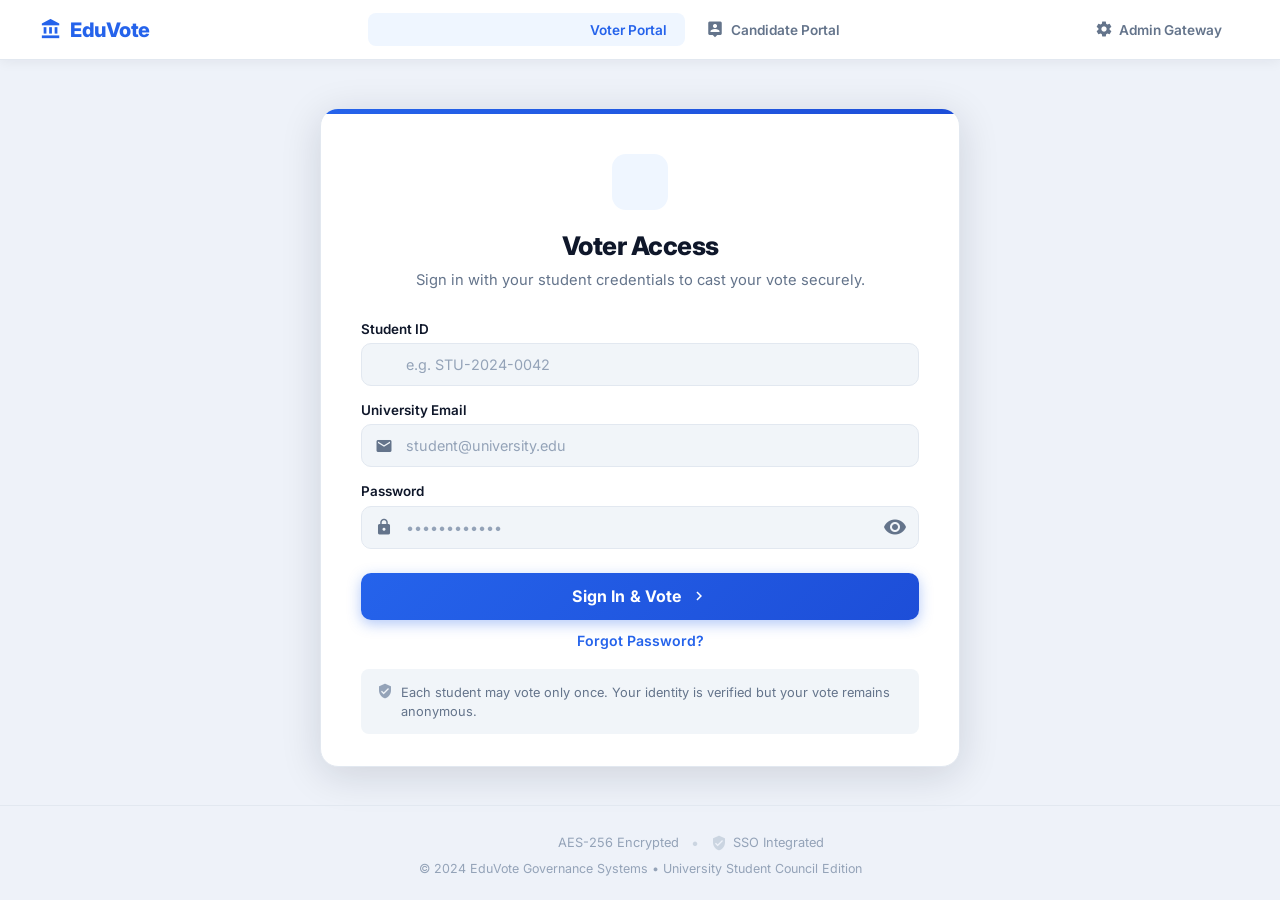
==== Election/index.html @ 16e583f2 "Basic setup for the project" ====
<!DOCTYPE html>
<html lang="en">
<head>
  <meta charset="UTF-8" />
  <meta name="viewport" content="width=device-width, initial-scale=1.0"/>
  <title>EduVote – University Student Council Edition</title>
  <meta name="description" content="EduVote: A secure institutional voting platform for university student council elections."/>
  <link rel="preconnect" href="https://fonts.googleapis.com"/>
  <link href="https://fonts.googleapis.com/css2?family=Inter:wght@400;500;600;700;800&display=swap" rel="stylesheet"/>
  <link rel="stylesheet" href="https://fonts.googleapis.com/icon?family=Material+Icons"/>
  <link rel="stylesheet" href="style.css"/>
</head>
<body>

  <!-- ═══ NAVBAR ═══ -->
  <nav class="navbar">
    <div class="nav-brand">
      <span class="material-icons brand-icon">account_balance</span>
      <span class="brand-name">EduVote</span>
    </div>
    <div class="nav-tabs">
      <button class="nav-tab active" data-tab="voter" onclick="switchTab('voter')">
        <span class="material-icons tab-icon">how_to_vote</span>
        Voter Portal
      </button>
      <button class="nav-tab" data-tab="candidate" onclick="switchTab('candidate')">
        <span class="material-icons tab-icon">person_pin</span>
        Candidate Portal
      </button>
      <button class="nav-tab" data-tab="admin" onclick="switchTab('admin')">
        <span class="material-icons tab-icon">admin_panel_settings</span>
        Admin Gateway
      </button>
    </div>
  </nav>

  <!-- ═══ MAIN CONTENT ═══ -->
  <main class="main-content">

    <!-- ════════════ VOTER TAB ════════════ -->
    <section id="tab-voter" class="tab-panel active">
      <div class="card">
        <div class="card-top-bar voter-bar"></div>
        <div class="card-body">
          <div class="card-icon-wrap voter-icon-wrap">
            <span class="material-icons card-icon">how_to_vote</span>
          </div>
          <h1 class="card-title">Voter Access</h1>
          <p class="card-subtitle">Sign in with your student credentials to cast your vote securely.</p>

          <form id="voter-form" class="auth-form" onsubmit="handleVoterLogin(event)">
            <div class="form-group">
              <label for="voter-id">Student ID</label>
              <div class="input-wrap">
                <span class="material-icons input-icon">badge</span>
                <input id="voter-id" type="text" placeholder="e.g. STU-2024-0042" autocomplete="off"/>
              </div>
            </div>
            <div class="form-group">
              <label for="voter-email">University Email</label>
              <div class="input-wrap">
                <span class="material-icons input-icon">email</span>
                <input id="voter-email" type="email" placeholder="student@university.edu"/>
              </div>
            </div>
            <div class="form-group">
              <label for="voter-pass">Password</label>
              <div class="input-wrap">
                <span class="material-icons input-icon">lock</span>
                <input id="voter-pass" type="password" placeholder="••••••••••••"/>
                <button type="button" class="toggle-pass" onclick="togglePassword('voter-pass', this)">
                  <span class="material-icons">visibility</span>
                </button>
              </div>
            </div>
            <div id="voter-error" class="error-msg hidden">
              <span class="material-icons">error_outline</span> Invalid credentials. Please try again.
            </div>
            <button type="submit" class="btn-primary voter-btn">
              Sign In &amp; Vote <span class="material-icons btn-icon">chevron_right</span>
            </button>
          </form>

          <a href="#" class="forgot-link" onclick="showToast('Password reset link sent to your university email.')">Forgot Password?</a>

          <div class="card-footer-note">
            <span class="material-icons note-icon">verified_user</span>
            Each student may vote only once. Your identity is verified but your vote remains anonymous.
          </div>
        </div>
      </div>
    </section>

    <!-- ════════════ CANDIDATE TAB ════════════ -->
    <section id="tab-candidate" class="tab-panel">
      <div class="card">
        <div class="card-top-bar candidate-bar"></div>
        <div class="card-body">
          <div class="card-icon-wrap candidate-icon-wrap">
            <span class="material-icons card-icon">person_pin</span>
          </div>
          <h1 class="card-title">Candidate Portal</h1>
          <p class="card-subtitle">Register your candidacy or access your campaign dashboard.</p>

          <div class="toggle-group">
            <button class="toggle-btn active" id="cand-login-btn" onclick="switchCandidateView('login')">Login</button>
            <button class="toggle-btn" id="cand-register-btn" onclick="switchCandidateView('register')">Register</button>
          </div>

          <!-- LOGIN FORM -->
          <form id="candidate-login-form" class="auth-form" onsubmit="handleCandidateLogin(event)">
            <div class="form-group">
              <label for="cand-email">Registered Email</label>
              <div class="input-wrap">
                <span class="material-icons input-icon">email</span>
                <input id="cand-email" type="email" placeholder="candidate@university.edu"/>
              </div>
            </div>
            <div class="form-group">
              <label for="cand-pass">Password</label>
              <div class="input-wrap">
                <span class="material-icons input-icon">lock</span>
                <input id="cand-pass" type="password" placeholder="••••••••••••"/>
                <button type="button" class="toggle-pass" onclick="togglePassword('cand-pass', this)">
                  <span class="material-icons">visibility</span>
                </button>
              </div>
            </div>
            <div id="cand-error" class="error-msg hidden">
              <span class="material-icons">error_outline</span> Invalid credentials. Please try again.
            </div>
            <button type="submit" class="btn-primary candidate-btn">
              Access Dashboard <span class="material-icons btn-icon">chevron_right</span>
            </button>
          </form>

          <!-- REGISTER FORM -->
          <form id="candidate-register-form" class="auth-form hidden" onsubmit="handleCandidateRegister(event)">
            <div class="form-group">
              <label for="cand-reg-name">Full Name</label>
              <div class="input-wrap">
                <span class="material-icons input-icon">person</span>
                <input id="cand-reg-name" type="text" placeholder="Your full name"/>
              </div>
            </div>
            <div class="form-group">
              <label for="cand-reg-id">Student ID</label>
              <div class="input-wrap">
                <span class="material-icons input-icon">badge</span>
                <input id="cand-reg-id" type="text" placeholder="STU-2024-XXXX"/>
              </div>
            </div>
            <div class="form-group">
              <label for="cand-reg-email">University Email</label>
              <div class="input-wrap">
                <span class="material-icons input-icon">email</span>
                <input id="cand-reg-email" type="email" placeholder="candidate@university.edu"/>
              </div>
            </div>
            <div class="form-group">
              <label for="cand-position">Running For</label>
              <div class="input-wrap">
                <span class="material-icons input-icon">workspace_premium</span>
                <select id="cand-position">
                  <option value="">Select a position…</option>
                  <option>Student Council President</option>
                  <option>Vice President</option>
                  <option>Secretary General</option>
                  <option>Treasurer</option>
                  <option>PRO</option>
                </select>
              </div>
            </div>
            <div class="form-group">
              <label for="cand-reg-pass">Create Password</label>
              <div class="input-wrap">
                <span class="material-icons input-icon">lock</span>
                <input id="cand-reg-pass" type="password" placeholder="Min. 8 characters"/>
              </div>
            </div>
            <div id="cand-reg-error" class="error-msg hidden">
              <span class="material-icons">error_outline</span> Please fill in all fields.
            </div>
            <button type="submit" class="btn-primary candidate-btn">
              Submit Application <span class="material-icons btn-icon">send</span>
            </button>
          </form>

          <div class="card-footer-note">
            <span class="material-icons note-icon">info</span>
            Candidacy applications are subject to review by the Election Committee.
          </div>
        </div>
      </div>
    </section>

    <!-- ════════════ ADMIN TAB ════════════ -->
    <section id="tab-admin" class="tab-panel">
      <div class="card">
        <div class="card-top-bar admin-bar"></div>
        <div class="card-body">
          <div class="card-icon-wrap admin-icon-wrap">
            <span class="material-icons card-icon">admin_panel_settings</span>
          </div>
          <h1 class="card-title">Institutional Access</h1>
          <p class="card-subtitle">Please authenticate with your administrative credentials to manage current elections.</p>

          <form id="admin-form" class="auth-form" onsubmit="handleAdminLogin(event)">
            <div class="form-group">
              <label for="admin-email">Admin Email</label>
              <div class="input-wrap">
                <span class="material-icons input-icon">email</span>
                <input id="admin-email" type="email" placeholder="name@university.edu"/>
              </div>
            </div>
            <div class="form-group">
              <label for="admin-key">Security Key</label>
              <div class="input-wrap">
                <span class="material-icons input-icon">lock</span>
                <input id="admin-key" type="password" placeholder="••••••••••••"/>
                <button type="button" class="toggle-pass" onclick="togglePassword('admin-key', this)">
                  <span class="material-icons">visibility</span>
                </button>
              </div>
            </div>
            <div id="admin-error" class="error-msg hidden">
              <span class="material-icons">error_outline</span> Invalid credentials. Access denied.
            </div>
            <button type="submit" class="btn-primary admin-btn">
              Authenticate <span class="material-icons btn-icon">shield</span>
            </button>
          </form>

          <a href="#" class="forgot-link" onclick="showToast('Please contact the IT department to reset your security key.')">Forgot Security Key?</a>

          <div class="card-footer-note">
            <span class="material-icons note-icon">lock</span>
            Secure connection established. All administrative actions are logged for academic integrity.
          </div>
        </div>
      </div>
    </section>
  </main>

  <!-- ═══ SECURITY FOOTER ═══ -->
  <footer class="site-footer">
    <div class="footer-badges">
      <div class="footer-badge">
        <span class="material-icons">shield</span>
        AES-256 Encrypted
      </div>
      <div class="footer-sep">•</div>
      <div class="footer-badge">
        <span class="material-icons">verified_user</span>
        SSO Integrated
      </div>
    </div>
    <p class="copyright">© 2024 EduVote Governance Systems • University Student Council Edition</p>
  </footer>

  <!-- ═══ TOAST NOTIFICATION ═══ -->
  <div id="toast" class="toast hidden">
    <span class="material-icons">info</span>
    <span id="toast-msg"></span>
  </div>

  <script src="app.js"></script>
</body>
</html>
---- Election/style.css ----
/* ════════════════════════════════════════
   EduVote – Global Styles
   ════════════════════════════════════════ */

@import url('https://fonts.googleapis.com/css2?family=Inter:wght@400;500;600;700;800&display=swap');

*, *::before, *::after { box-sizing: border-box; margin: 0; padding: 0; }

:root {
  --voter-primary:    #2563eb;
  --voter-light:      #eff6ff;
  --voter-gradient:   linear-gradient(135deg, #2563eb, #1d4ed8);

  --candidate-primary: #7c3aed;
  --candidate-light:   #f5f3ff;
  --candidate-gradient: linear-gradient(135deg, #7c3aed, #6d28d9);

  --admin-primary:    #0f172a;
  --admin-accent:     #2563eb;
  --admin-light:      #f8fafc;
  --admin-gradient:   linear-gradient(135deg, #2563eb, #7c3aed);

  --bg:               #eef2f9;
  --surface:          #ffffff;
  --text-primary:     #0f172a;
  --text-secondary:   #64748b;
  --border:           #e2e8f0;
  --input-bg:         #f1f5f9;
  --shadow:           0 4px 24px rgba(15,23,42,.08);
  --shadow-lg:        0 8px 40px rgba(15,23,42,.14);
  --radius:           18px;
  --radius-sm:        10px;
  --transition:       .22s cubic-bezier(.4,0,.2,1);
}

html { scroll-behavior: smooth; }

body {
  font-family: 'Inter', sans-serif;
  background: var(--bg);
  color: var(--text-primary);
  min-height: 100vh;
  display: flex;
  flex-direction: column;
}

/* ══ NAVBAR ══ */
.navbar {
  background: var(--surface);
  border-bottom: 1px solid var(--border);
  display: flex;
  align-items: center;
  justify-content: space-between;
  padding: 0 2.5rem;
  height: 60px;
  position: sticky;
  top: 0;
  z-index: 100;
  box-shadow: 0 2px 12px rgba(15,23,42,.06);
}

.nav-brand {
  display: flex;
  align-items: center;
  gap: .5rem;
  font-size: 1.25rem;
  font-weight: 800;
  color: var(--voter-primary);
  letter-spacing: -.5px;
}

.brand-icon { font-size: 1.4rem !important; }

.nav-tabs {
  display: flex;
  gap: .25rem;
}

.nav-tab {
  display: flex;
  align-items: center;
  gap: .4rem;
  padding: .5rem 1.1rem;
  border: none;
  border-radius: 8px;
  background: transparent;
  color: var(--text-secondary);
  font-size: .85rem;
  font-weight: 600;
  font-family: 'Inter', sans-serif;
  cursor: pointer;
  transition: all var(--transition);
}

.nav-tab .tab-icon { font-size: 1.1rem !important; }

.nav-tab:hover {
  background: var(--input-bg);
  color: var(--text-primary);
}

.nav-tab.active[data-tab="voter"]     { background: var(--voter-light);     color: var(--voter-primary); }
.nav-tab.active[data-tab="candidate"] { background: var(--candidate-light);  color: var(--candidate-primary); }
.nav-tab.active[data-tab="admin"]     { background: #f1f5f9;                 color: var(--admin-primary); }

/* ══ MAIN ══ */
.main-content {
  flex: 1;
  display: flex;
  align-items: flex-start;
  justify-content: center;
  padding: 3rem 1.5rem 2rem;
}

.tab-panel { display: none; width: 100%; max-width: 640px; }
.tab-panel.active { display: block; animation: fadeUp .3s ease; }

@keyframes fadeUp {
  from { opacity: 0; transform: translateY(16px); }
  to   { opacity: 1; transform: translateY(0); }
}

/* ══ CARD ══ */
.card {
  background: var(--surface);
  border-radius: var(--radius);
  box-shadow: var(--shadow-lg);
  overflow: hidden;
  border: 1px solid var(--border);
}

.card-top-bar { height: 5px; }
.voter-bar     { background: var(--voter-gradient); }
.candidate-bar { background: var(--candidate-gradient); }
.admin-bar     { background: var(--admin-gradient); }

.card-body { padding: 2.5rem 2.5rem 2rem; }

.card-icon-wrap {
  width: 56px;
  height: 56px;
  border-radius: 14px;
  display: flex;
  align-items: center;
  justify-content: center;
  margin: 0 auto 1.25rem;
}

.voter-icon-wrap     { background: var(--voter-light); }
.candidate-icon-wrap { background: var(--candidate-light); }
.admin-icon-wrap     { background: #f1f5f9; }

.card-icon { font-size: 1.75rem !important; }
.voter-icon-wrap .card-icon     { color: var(--voter-primary); }
.candidate-icon-wrap .card-icon { color: var(--candidate-primary); }
.admin-icon-wrap .card-icon     { color: var(--admin-primary); }

.card-title {
  text-align: center;
  font-size: 1.6rem;
  font-weight: 800;
  color: var(--text-primary);
  margin-bottom: .5rem;
  letter-spacing: -.5px;
}

.card-subtitle {
  text-align: center;
  color: var(--text-secondary);
  font-size: .92rem;
  line-height: 1.6;
  margin-bottom: 1.75rem;
}

/* ══ TOGGLE GROUP (Login / Register) ══ */
.toggle-group {
  display: flex;
  background: var(--input-bg);
  border-radius: 10px;
  padding: 4px;
  margin-bottom: 1.5rem;
}

.toggle-btn {
  flex: 1;
  padding: .5rem;
  border: none;
  border-radius: 7px;
  background: transparent;
  font-size: .9rem;
  font-weight: 600;
  font-family: 'Inter', sans-serif;
  cursor: pointer;
  color: var(--text-secondary);
  transition: all var(--transition);
}

.toggle-btn.active {
  background: var(--surface);
  color: var(--candidate-primary);
  box-shadow: 0 2px 8px rgba(0,0,0,.08);
}

/* ══ FORMS ══ */
.auth-form { display: flex; flex-direction: column; gap: 1rem; }

.form-group { display: flex; flex-direction: column; gap: .4rem; }

.form-group label {
  font-size: .84rem;
  font-weight: 600;
  color: var(--text-primary);
}

.input-wrap {
  position: relative;
  display: flex;
  align-items: center;
}

.input-icon {
  position: absolute;
  left: 14px;
  color: var(--text-secondary);
  font-size: 1.15rem !important;
  pointer-events: none;
}

.input-wrap input,
.input-wrap select {
  width: 100%;
  padding: .75rem .85rem .75rem 2.75rem;
  border: 1.5px solid var(--border);
  border-radius: var(--radius-sm);
  background: var(--input-bg);
  font-size: .9rem;
  font-family: 'Inter', sans-serif;
  color: var(--text-primary);
  outline: none;
  transition: border-color var(--transition), box-shadow var(--transition);
  appearance: none;
}

.input-wrap input:focus,
.input-wrap select:focus {
  border-color: var(--voter-primary);
  box-shadow: 0 0 0 3px rgba(37,99,235,.12);
  background: #fff;
}

.input-wrap input::placeholder { color: #94a3b8; }

.toggle-pass {
  position: absolute;
  right: 12px;
  background: none;
  border: none;
  cursor: pointer;
  color: var(--text-secondary);
  display: flex;
  padding: 0;
  transition: color var(--transition);
}
.toggle-pass:hover { color: var(--voter-primary); }

/* ══ ERROR ══ */
.error-msg {
  display: flex;
  align-items: center;
  gap: .4rem;
  font-size: .83rem;
  color: #dc2626;
  background: #fef2f2;
  border: 1px solid #fecaca;
  border-radius: 8px;
  padding: .6rem .85rem;
}
.error-msg .material-icons { font-size: 1rem !important; }

/* ══ BUTTONS ══ */
.btn-primary {
  display: flex;
  align-items: center;
  justify-content: center;
  gap: .5rem;
  width: 100%;
  padding: .85rem 1.5rem;
  border: none;
  border-radius: var(--radius-sm);
  font-size: 1rem;
  font-weight: 700;
  font-family: 'Inter', sans-serif;
  color: #fff;
  cursor: pointer;
  margin-top: .5rem;
  transition: all var(--transition);
  letter-spacing: .01em;
}

.voter-btn     { background: var(--voter-gradient); box-shadow: 0 4px 14px rgba(37,99,235,.35); }
.candidate-btn { background: var(--candidate-gradient); box-shadow: 0 4px 14px rgba(124,58,237,.35); }
.admin-btn     { background: var(--admin-gradient); box-shadow: 0 4px 14px rgba(37,99,235,.35); }

.voter-btn:hover     { transform: translateY(-1px); box-shadow: 0 6px 20px rgba(37,99,235,.45); }
.candidate-btn:hover { transform: translateY(-1px); box-shadow: 0 6px 20px rgba(124,58,237,.45); }
.admin-btn:hover     { transform: translateY(-1px); box-shadow: 0 6px 20px rgba(37,99,235,.45); }

.btn-primary:disabled { opacity: .5; cursor: not-allowed; transform: none !important; }
.btn-icon { font-size: 1.1rem !important; }

.btn-outline {
  display: flex;
  align-items: center;
  gap: .4rem;
  padding: .5rem 1rem;
  border: 1.5px solid var(--border);
  border-radius: 8px;
  background: var(--surface);
  font-size: .85rem;
  font-weight: 600;
  font-family: 'Inter', sans-serif;
  cursor: pointer;
  color: var(--text-secondary);
  transition: all var(--transition);
}
.btn-outline:hover {
  border-color: var(--voter-primary);
  color: var(--voter-primary);
  background: var(--voter-light);
}

/* ══ FORGOT LINK ══ */
.forgot-link {
  display: block;
  text-align: center;
  color: var(--voter-primary);
  font-size: .88rem;
  font-weight: 600;
  margin-top: .75rem;
  text-decoration: none;
  transition: opacity var(--transition);
}
.forgot-link:hover { opacity: .75; text-decoration: underline; }

/* ══ CARD FOOTER NOTE ══ */
.card-footer-note {
  display: flex;
  align-items: flex-start;
  gap: .5rem;
  margin-top: 1.25rem;
  padding: .85rem 1rem;
  background: var(--input-bg);
  border-radius: 8px;
  font-size: .8rem;
  color: var(--text-secondary);
  line-height: 1.5;
}
.note-icon { font-size: 1rem !important; color: #94a3b8; flex-shrink: 0; }

/* ══ DASHBOARD ══ */
.dashboard { margin-top: 1.5rem; animation: fadeUp .3s ease; }

.dashboard-header {
  display: flex;
  align-items: center;
  justify-content: space-between;
  margin-bottom: 1.5rem;
  flex-wrap: wrap;
  gap: 1rem;
}

.dashboard-header h2 {
  font-size: 1.4rem;
  font-weight: 800;
  color: var(--text-primary);
}

.dashboard-sub { color: var(--text-secondary); font-size: .88rem; margin-top: .2rem; }

/* ══ STATS GRID ══ */
.stats-grid {
  display: grid;
  grid-template-columns: repeat(4, 1fr);
  gap: 1rem;
  margin-bottom: 1.75rem;
}

@media (max-width: 560px) { .stats-grid { grid-template-columns: repeat(2,1fr); } }

.stat-card {
  background: var(--surface);
  border-radius: var(--radius-sm);
  padding: 1.25rem 1rem;
  display: flex;
  flex-direction: column;
  align-items: center;
  gap: .4rem;
  border: 1.5px solid var(--border);
  box-shadow: var(--shadow);
  text-align: center;
  transition: transform var(--transition), box-shadow var(--transition);
}
.stat-card:hover { transform: translateY(-2px); box-shadow: var(--shadow-lg); }

.stat-icon { font-size: 1.5rem !important; }
.admin-stat .stat-icon     { color: var(--admin-accent); }
.candidate-stat .stat-icon { color: var(--candidate-primary); }

.stat-value { font-size: 1.6rem; font-weight: 800; color: var(--text-primary); }
.stat-label { font-size: .75rem; color: var(--text-secondary); font-weight: 500; }

/* ══ ELECTION INFO BAR ══ */
.election-info-bar {
  display: flex;
  flex-wrap: wrap;
  gap: .75rem;
  margin-bottom: 1.5rem;
}

.info-chip {
  display: flex;
  align-items: center;
  gap: .4rem;
  background: var(--surface);
  border: 1.5px solid var(--border);
  border-radius: 8px;
  padding: .5rem .85rem;
  font-size: .82rem;
  color: var(--text-secondary);
  box-shadow: var(--shadow);
}
.info-chip .material-icons { font-size: 1rem !important; color: var(--voter-primary); }

/* ══ SECTION HEADING ══ */
.section-heading {
  font-size: 1rem;
  font-weight: 700;
  color: var(--text-primary);
  margin-bottom: 1rem;
  border-left: 3px solid var(--voter-primary);
  padding-left: .65rem;
}

/* ══ CANDIDATES GRID ══ */
.candidates-grid {
  display: grid;
  grid-template-columns: repeat(auto-fill, minmax(270px, 1fr));
  gap: 1rem;
  margin-bottom: 1.25rem;
}

.candidate-card {
  background: var(--surface);
  border: 2px solid var(--border);
  border-radius: var(--radius-sm);
  padding: 1.1rem;
  display: flex;
  align-items: center;
  gap: 1rem;
  cursor: pointer;
  transition: all var(--transition);
}
.candidate-card:hover  { border-color: var(--voter-primary); background: var(--voter-light); }
.candidate-card.chosen { border-color: var(--voter-primary); background: var(--voter-light); box-shadow: 0 0 0 3px rgba(37,99,235,.15); }

.cand-avatar {
  width: 48px; height: 48px;
  border-radius: 50%;
  display: flex; align-items: center; justify-content: center;
  font-size: 1.25rem;
  font-weight: 700;
  color: #fff;
  flex-shrink: 0;
}

.cand-info { flex: 1; }
.cand-info h4 { font-size: .95rem; font-weight: 700; color: var(--text-primary); }
.cand-info p  { font-size: .78rem; color: var(--text-secondary); margin-top: .1rem; }

.cand-radio {
  width: 20px; height: 20px;
  border-radius: 50%;
  border: 2px solid var(--border);
  display: flex; align-items: center; justify-content: center;
  flex-shrink: 0;
  transition: all var(--transition);
}
.candidate-card.chosen .cand-radio {
  border-color: var(--voter-primary);
  background: var(--voter-primary);
}
.candidate-card.chosen .cand-radio::after {
  content: '';
  width: 8px; height: 8px;
  border-radius: 50%;
  background: #fff;
}

/* ══ VOTE CONFIRM ══ */
.vote-confirm {
  display: flex;
  align-items: center;
  gap: 1rem;
  background: #f0fdf4;
  border: 1.5px solid #86efac;
  border-radius: 10px;
  padding: 1rem 1.25rem;
  margin-bottom: 1rem;
  color: #15803d;
}
.vote-confirm .material-icons { font-size: 1.75rem !important; flex-shrink: 0; }

.submit-vote-btn { max-width: 280px; }

/* ══ RESULTS TABLE ══ */
.results-table {
  background: var(--surface);
  border: 1.5px solid var(--border);
  border-radius: var(--radius-sm);
  overflow: hidden;
  box-shadow: var(--shadow);
}

.results-header {
  display: grid;
  grid-template-columns: 2fr 1.5fr 1fr 2fr 1fr;
  padding: .7rem 1.25rem;
  background: var(--input-bg);
  font-size: .78rem;
  font-weight: 700;
  color: var(--text-secondary);
  text-transform: uppercase;
  letter-spacing: .04em;
  border-bottom: 1.5px solid var(--border);
}

.results-row {
  display: grid;
  grid-template-columns: 2fr 1.5fr 1fr 2fr 1fr;
  align-items: center;
  padding: .85rem 1.25rem;
  font-size: .88rem;
  border-bottom: 1px solid var(--border);
  transition: background var(--transition);
}
.results-row:last-child { border-bottom: none; }
.results-row:hover { background: var(--input-bg); }
.results-row.leading { background: rgba(37,99,235,.04); }

.cand-cell {
  display: flex;
  align-items: center;
  gap: .6rem;
  font-weight: 600;
}

.mini-avatar {
  width: 28px; height: 28px;
  border-radius: 50%;
  display: flex; align-items: center; justify-content: center;
  font-size: .75rem;
  font-weight: 700;
  color: #fff;
  flex-shrink: 0;
}

.progress-bar {
  width: 100%;
  height: 6px;
  background: var(--input-bg);
  border-radius: 3px;
  overflow: hidden;
  margin-bottom: 2px;
}
.progress-fill { height: 100%; border-radius: 3px; }
.voter-fill     { background: var(--voter-primary); }
.candidate-fill { background: var(--candidate-primary); }

/* ══ BADGES ══ */
.badge {
  display: inline-block;
  padding: .25rem .6rem;
  border-radius: 6px;
  font-size: .74rem;
  font-weight: 700;
  text-transform: uppercase;
  letter-spacing: .04em;
}
.badge-leading { background: #dbeafe; color: var(--voter-primary); }
.badge-active  { background: #dcfce7; color: #16a34a; }
.badge-pending { background: #fef9c3; color: #b45309; }

/* ══ CAMPAIGN PROFILE ══ */
.campaign-profile-card {
  display: flex;
  align-items: center;
  gap: 1.25rem;
  background: var(--surface);
  border: 1.5px solid var(--border);
  border-radius: var(--radius-sm);
  padding: 1.25rem 1.5rem;
  box-shadow: var(--shadow);
  flex-wrap: wrap;
}

.profile-avatar {
  width: 56px; height: 56px;
  border-radius: 50%;
  display: flex; align-items: center; justify-content: center;
  flex-shrink: 0;
}
.candidate-avatar { background: var(--candidate-light); }
.candidate-avatar .material-icons { font-size: 1.75rem !important; color: var(--candidate-primary); }

.profile-info { flex: 1; }
.profile-info h4 { font-size: 1.05rem; font-weight: 700; color: var(--text-primary); margin-bottom: .3rem; }

.position-badge {
  display: flex;
  align-items: center;
  gap: .3rem;
  font-size: .82rem;
  color: var(--candidate-primary);
  font-weight: 600;
  margin-bottom: .3rem;
}
.position-badge .material-icons { font-size: 1rem !important; }

.profile-status { display: flex; align-items: center; gap: .3rem; font-size: .8rem; font-weight: 600; }
.profile-status.approved { color: #16a34a; }
.profile-status .material-icons { font-size: 1rem !important; }

.edit-btn { margin-left: auto; }

/* ══ CONTROL BUTTONS ══ */
.control-buttons {
  display: flex;
  flex-wrap: wrap;
  gap: .75rem;
  margin-top: .25rem;
}

.btn-control {
  display: flex;
  align-items: center;
  gap: .45rem;
  padding: .65rem 1.15rem;
  border: none;
  border-radius: 8px;
  font-size: .88rem;
  font-weight: 700;
  font-family: 'Inter', sans-serif;
  cursor: pointer;
  transition: all var(--transition);
}
.btn-pause    { background: #fef3c7; color: #b45309; }
.btn-announce { background: #dbeafe; color: var(--voter-primary); }
.btn-export   { background: #dcfce7; color: #16a34a; }
.btn-reset    { background: #fee2e2; color: #dc2626; }

.btn-pause:hover    { background: #fde68a; }
.btn-announce:hover { background: #bfdbfe; }
.btn-export:hover   { background: #bbf7d0; }
.btn-reset:hover    { background: #fecaca; }

.btn-control .material-icons { font-size: 1.1rem !important; }

/* ══ FOOTER ══ */
.site-footer {
  text-align: center;
  padding: 1.75rem 1rem 1.5rem;
  border-top: 1px solid var(--border);
  margin-top: auto;
}

.footer-badges {
  display: flex;
  align-items: center;
  justify-content: center;
  gap: .75rem;
  margin-bottom: .6rem;
  flex-wrap: wrap;
}

.footer-badge {
  display: flex;
  align-items: center;
  gap: .35rem;
  font-size: .8rem;
  color: #94a3b8;
}
.footer-badge .material-icons { font-size: 1rem !important; color: #cbd5e1; }
.footer-sep { color: #cbd5e1; font-size: .9rem; }

.copyright { font-size: .78rem; color: #94a3b8; margin-top: .25rem; }

/* ══ TOAST ══ */
.toast {
  position: fixed;
  bottom: 1.75rem;
  left: 50%;
  transform: translateX(-50%);
  background: #0f172a;
  color: #fff;
  padding: .8rem 1.5rem;
  border-radius: 10px;
  font-size: .88rem;
  font-weight: 500;
  display: flex;
  align-items: center;
  gap: .6rem;
  box-shadow: 0 8px 30px rgba(0,0,0,.2);
  z-index: 999;
  animation: slideUp .25s ease;
  max-width: 90vw;
}
.toast.hidden { display: none; }
.toast .material-icons { font-size: 1.1rem !important; color: #60a5fa; }

@keyframes slideUp {
  from { opacity: 0; transform: translateX(-50%) translateY(16px); }
  to   { opacity: 1; transform: translateX(-50%) translateY(0); }
}

/* ══ UTILITY ══ */
.hidden { display: none !important; }

/* ══ RESPONSIVE ══ */
@media (max-width: 700px) {
  .navbar { padding: 0 1rem; flex-wrap: wrap; height: auto; gap: .5rem; padding-top: .5rem; padding-bottom: .5rem; }
  .nav-tabs { width: 100%; justify-content: center; gap: .1rem; }
  .nav-tab { padding: .4rem .65rem; font-size: .78rem; }
  .card-body { padding: 1.75rem 1.25rem 1.5rem; }
  .main-content { padding: 1.5rem .75rem 1rem; }
  .results-header,
  .results-row { grid-template-columns: 2fr 1fr 1fr; }
  .results-header span:nth-child(2),
  .results-row   span:nth-child(2) { display: none; }
  .results-header span:nth-child(4),
  .results-row   span:nth-child(4) { display: none; }
}
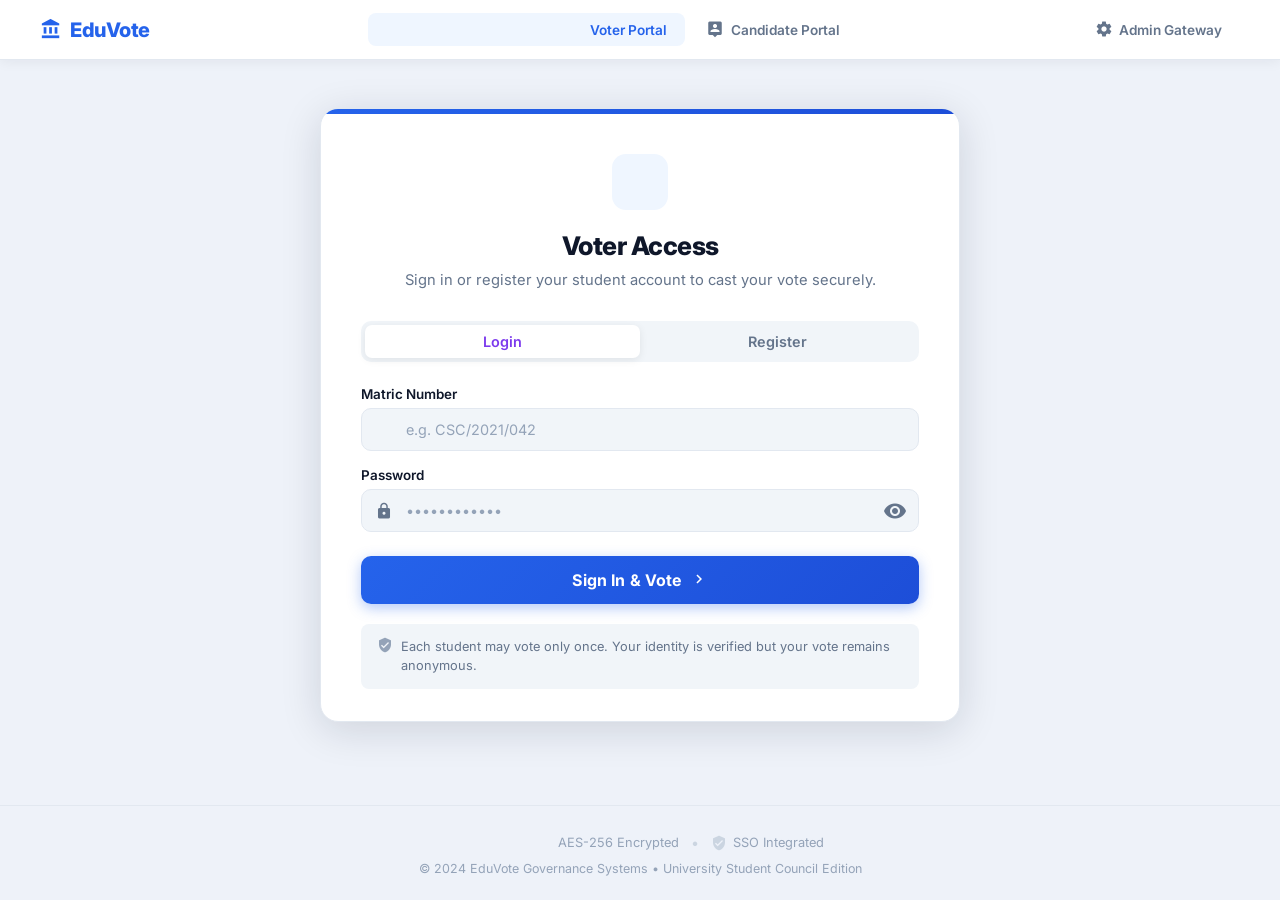
==== commit d311d33f: "voter dashboard added but not edited" ====
--- a/Election/index.html
+++ b/Election/index.html
@@ -46,28 +46,27 @@
             <span class="material-icons card-icon">how_to_vote</span>
           </div>
           <h1 class="card-title">Voter Access</h1>
-          <p class="card-subtitle">Sign in with your student credentials to cast your vote securely.</p>
-
-          <form id="voter-form" class="auth-form" onsubmit="handleVoterLogin(event)">
-            <div class="form-group">
-              <label for="voter-id">Student ID</label>
-              <div class="input-wrap">
-                <span class="material-icons input-icon">badge</span>
-                <input id="voter-id" type="text" placeholder="e.g. STU-2024-0042" autocomplete="off"/>
-              </div>
-            </div>
-            <div class="form-group">
-              <label for="voter-email">University Email</label>
-              <div class="input-wrap">
-                <span class="material-icons input-icon">email</span>
-                <input id="voter-email" type="email" placeholder="student@university.edu"/>
+          <p class="card-subtitle">Sign in or register your student account to cast your vote securely.</p>
+
+          <div class="toggle-group">
+            <button class="toggle-btn active" id="voter-login-btn" onclick="switchVoterView('login')">Login</button>
+            <button class="toggle-btn" id="voter-register-btn" onclick="switchVoterView('register')">Register</button>
+          </div>
+
+          <!-- LOGIN FORM -->
+          <form id="voter-login-form" class="auth-form" onsubmit="handleVoterLogin(event)">
+            <div class="form-group">
+              <label for="voter-matric">Matric Number</label>
+              <div class="input-wrap">
+                <span class="material-icons input-icon">badge</span>
+                <input id="voter-matric" type="text" placeholder="e.g. CSC/2021/042" required/>
               </div>
             </div>
             <div class="form-group">
               <label for="voter-pass">Password</label>
               <div class="input-wrap">
                 <span class="material-icons input-icon">lock</span>
-                <input id="voter-pass" type="password" placeholder="••••••••••••"/>
+                <input id="voter-pass" type="password" placeholder="••••••••••••" required/>
                 <button type="button" class="toggle-pass" onclick="togglePassword('voter-pass', this)">
                   <span class="material-icons">visibility</span>
                 </button>
@@ -81,7 +80,60 @@
             </button>
           </form>
 
-          <a href="#" class="forgot-link" onclick="showToast('Password reset link sent to your university email.')">Forgot Password?</a>
+          <!-- REGISTER FORM -->
+          <form id="voter-register-form" class="auth-form hidden" onsubmit="handleVoterRegister(event)">
+            <div class="form-group">
+              <label for="voter-reg-name">Full Name</label>
+              <div class="input-wrap">
+                <span class="material-icons input-icon">person</span>
+                <input id="voter-reg-name" type="text" placeholder="e.g. Jane Adaeze Obi" required/>
+              </div>
+            </div>
+            <div class="form-group">
+              <label for="voter-reg-matric">Matric Number</label>
+              <div class="input-wrap">
+                <span class="material-icons input-icon">badge</span>
+                <input id="voter-reg-matric" type="text" placeholder="e.g. CSC/2021/042" required/>
+              </div>
+            </div>
+            <div class="form-group">
+              <label for="voter-reg-year">Year / Grade</label>
+              <div class="input-wrap">
+                <span class="material-icons input-icon">school</span>
+                <select id="voter-reg-year" required>
+                  <option value="">Select your year…</option>
+                  <option value="1">Year 1 (100 Level)</option>
+                  <option value="2">Year 2 (200 Level)</option>
+                  <option value="3">Year 3 (300 Level)</option>
+                  <option value="4">Year 4 (400 Level)</option>
+                  <option value="5">Year 5 (500 Level)</option>
+                </select>
+              </div>
+            </div>
+            <div class="form-group">
+              <label for="voter-reg-email">School Email</label>
+              <div class="input-wrap">
+                <span class="material-icons input-icon">email</span>
+                <input id="voter-reg-email" type="email" placeholder="student@university.edu" required/>
+              </div>
+            </div>
+            <div class="form-group">
+              <label for="voter-reg-pass">Create Password</label>
+              <div class="input-wrap">
+                <span class="material-icons input-icon">lock</span>
+                <input id="voter-reg-pass" type="password" placeholder="Min. 8 characters" required/>
+                <button type="button" class="toggle-pass" onclick="togglePassword('voter-reg-pass', this)">
+                  <span class="material-icons">visibility</span>
+                </button>
+              </div>
+            </div>
+            <div id="voter-reg-error" class="error-msg hidden">
+              <span class="material-icons">error_outline</span> Please fill in all fields correctly.
+            </div>
+            <button type="submit" class="btn-primary voter-btn">
+              Create Account <span class="material-icons btn-icon">how_to_reg</span>
+            </button>
+          </form>
 
           <div class="card-footer-note">
             <span class="material-icons note-icon">verified_user</span>
@@ -110,17 +162,17 @@
           <!-- LOGIN FORM -->
           <form id="candidate-login-form" class="auth-form" onsubmit="handleCandidateLogin(event)">
             <div class="form-group">
-              <label for="cand-email">Registered Email</label>
-              <div class="input-wrap">
-                <span class="material-icons input-icon">email</span>
-                <input id="cand-email" type="email" placeholder="candidate@university.edu"/>
+              <label for="cand-matric">Matric Number</label>
+              <div class="input-wrap">
+                <span class="material-icons input-icon">badge</span>
+                <input id="cand-matric" type="text" placeholder="e.g. CSC/2021/042" required/>
               </div>
             </div>
             <div class="form-group">
               <label for="cand-pass">Password</label>
               <div class="input-wrap">
                 <span class="material-icons input-icon">lock</span>
-                <input id="cand-pass" type="password" placeholder="••••••••••••"/>
+                <input id="cand-pass" type="password" placeholder="••••••••••••" required/>
                 <button type="button" class="toggle-pass" onclick="togglePassword('cand-pass', this)">
                   <span class="material-icons">visibility</span>
                 </button>
@@ -140,42 +192,52 @@
               <label for="cand-reg-name">Full Name</label>
               <div class="input-wrap">
                 <span class="material-icons input-icon">person</span>
-                <input id="cand-reg-name" type="text" placeholder="Your full name"/>
-              </div>
-            </div>
-            <div class="form-group">
-              <label for="cand-reg-id">Student ID</label>
-              <div class="input-wrap">
-                <span class="material-icons input-icon">badge</span>
-                <input id="cand-reg-id" type="text" placeholder="STU-2024-XXXX"/>
-              </div>
-            </div>
-            <div class="form-group">
-              <label for="cand-reg-email">University Email</label>
-              <div class="input-wrap">
-                <span class="material-icons input-icon">email</span>
-                <input id="cand-reg-email" type="email" placeholder="candidate@university.edu"/>
-              </div>
-            </div>
-            <div class="form-group">
-              <label for="cand-position">Running For</label>
-              <div class="input-wrap">
-                <span class="material-icons input-icon">workspace_premium</span>
-                <select id="cand-position">
-                  <option value="">Select a position…</option>
-                  <option>Student Council President</option>
-                  <option>Vice President</option>
-                  <option>Secretary General</option>
-                  <option>Treasurer</option>
-                  <option>PRO</option>
+                <input id="cand-reg-name" type="text" placeholder="e.g. John Adewale Doe" required/>
+              </div>
+            </div>
+            <div class="form-group">
+              <label for="cand-reg-matric">Matric Number</label>
+              <div class="input-wrap">
+                <span class="material-icons input-icon">badge</span>
+                <input id="cand-reg-matric" type="text" placeholder="e.g. CSC/2021/042" required/>
+              </div>
+            </div>
+            <div class="form-group">
+              <label for="cand-reg-year">Year / Grade</label>
+              <div class="input-wrap">
+                <span class="material-icons input-icon">school</span>
+                <select id="cand-reg-year" required>
+                  <option value="">Select your year…</option>
+                  <option value="1">Year 1 (100 Level)</option>
+                  <option value="2">Year 2 (200 Level)</option>
+                  <option value="3">Year 3 (300 Level)</option>
+                  <option value="4">Year 4 (400 Level)</option>
+                  <option value="5">Year 5 (500 Level)</option>
                 </select>
               </div>
             </div>
             <div class="form-group">
+              <label for="cand-reg-dob">Date of Birth</label>
+              <div class="input-wrap">
+                <span class="material-icons input-icon">cake</span>
+                <input id="cand-reg-dob" type="date" required/>
+              </div>
+            </div>
+            <div class="form-group">
+              <label for="cand-reg-contact">Contact Info</label>
+              <div class="input-wrap">
+                <span class="material-icons input-icon">phone</span>
+                <input id="cand-reg-contact" type="tel" placeholder="e.g. +234 801 234 5678" required/>
+              </div>
+            </div>
+            <div class="form-group">
               <label for="cand-reg-pass">Create Password</label>
               <div class="input-wrap">
                 <span class="material-icons input-icon">lock</span>
-                <input id="cand-reg-pass" type="password" placeholder="Min. 8 characters"/>
+                <input id="cand-reg-pass" type="password" placeholder="Min. 8 characters" required/>
+                <button type="button" class="toggle-pass" onclick="togglePassword('cand-reg-pass', this)">
+                  <span class="material-icons">visibility</span>
+                </button>
               </div>
             </div>
             <div id="cand-reg-error" class="error-msg hidden">
@@ -203,22 +265,28 @@
             <span class="material-icons card-icon">admin_panel_settings</span>
           </div>
           <h1 class="card-title">Institutional Access</h1>
-          <p class="card-subtitle">Please authenticate with your administrative credentials to manage current elections.</p>
-
-          <form id="admin-form" class="auth-form" onsubmit="handleAdminLogin(event)">
-            <div class="form-group">
-              <label for="admin-email">Admin Email</label>
+          <p class="card-subtitle">Login or register your administrative account to manage elections.</p>
+
+          <div class="toggle-group">
+            <button class="toggle-btn active" id="admin-login-btn" onclick="switchAdminView('login')">Login</button>
+            <button class="toggle-btn" id="admin-register-btn" onclick="switchAdminView('register')">Register</button>
+          </div>
+
+          <!-- LOGIN FORM -->
+          <form id="admin-login-form" class="auth-form" onsubmit="handleAdminLogin(event)">
+            <div class="form-group">
+              <label for="admin-email">School Email</label>
               <div class="input-wrap">
                 <span class="material-icons input-icon">email</span>
-                <input id="admin-email" type="email" placeholder="name@university.edu"/>
-              </div>
-            </div>
-            <div class="form-group">
-              <label for="admin-key">Security Key</label>
-              <div class="input-wrap">
-                <span class="material-icons input-icon">lock</span>
-                <input id="admin-key" type="password" placeholder="••••••••••••"/>
-                <button type="button" class="toggle-pass" onclick="togglePassword('admin-key', this)">
+                <input id="admin-email" type="email" placeholder="name@university.edu" required/>
+              </div>
+            </div>
+            <div class="form-group">
+              <label for="admin-pass">Password</label>
+              <div class="input-wrap">
+                <span class="material-icons input-icon">lock</span>
+                <input id="admin-pass" type="password" placeholder="••••••••••••" required/>
+                <button type="button" class="toggle-pass" onclick="togglePassword('admin-pass', this)">
                   <span class="material-icons">visibility</span>
                 </button>
               </div>
@@ -231,7 +299,50 @@
             </button>
           </form>
 
-          <a href="#" class="forgot-link" onclick="showToast('Please contact the IT department to reset your security key.')">Forgot Security Key?</a>
+          <!-- REGISTER FORM -->
+          <form id="admin-register-form" class="auth-form hidden" onsubmit="handleAdminRegister(event)">
+            <div class="form-group">
+              <label for="admin-reg-name">Full Name</label>
+              <div class="input-wrap">
+                <span class="material-icons input-icon">person</span>
+                <input id="admin-reg-name" type="text" placeholder="e.g. Dr. Emeka Okafor" required/>
+              </div>
+            </div>
+            <div class="form-group">
+              <label for="admin-reg-email">School Email</label>
+              <div class="input-wrap">
+                <span class="material-icons input-icon">email</span>
+                <input id="admin-reg-email" type="email" placeholder="name@university.edu" required/>
+              </div>
+            </div>
+            <div class="form-group">
+              <label for="admin-reg-role">Role</label>
+              <div class="input-wrap">
+                <span class="material-icons input-icon">manage_accounts</span>
+                <select id="admin-reg-role" required>
+                  <option value="">Select a role…</option>
+                  <option value="election_officer">Election Officer</option>
+                  <option value="returning_officer">Returning Officer</option>
+                  <option value="supervisor">Election Supervisor</option>
+                  <option value="it_admin">IT Administrator</option>
+                  <option value="dean">Dean of Students</option>
+                </select>
+              </div>
+            </div>
+            <div class="form-group">
+              <label for="admin-reg-empid">Employee ID</label>
+              <div class="input-wrap">
+                <span class="material-icons input-icon">badge</span>
+                <input id="admin-reg-empid" type="text" placeholder="e.g. EMP-2024-0091" required/>
+              </div>
+            </div>
+            <div id="admin-reg-error" class="error-msg hidden">
+              <span class="material-icons">error_outline</span> Please fill in all fields correctly.
+            </div>
+            <button type="submit" class="btn-primary admin-btn">
+              Submit Registration <span class="material-icons btn-icon">how_to_reg</span>
+            </button>
+          </form>
 
           <div class="card-footer-note">
             <span class="material-icons note-icon">lock</span>
--- a/Election/style.css
+++ b/Election/style.css
@@ -4,38 +4,50 @@
 
 @import url('https://fonts.googleapis.com/css2?family=Inter:wght@400;500;600;700;800&display=swap');
 
-*, *::before, *::after { box-sizing: border-box; margin: 0; padding: 0; }
-
-:root {
-  --voter-primary:    #2563eb;
-  --voter-light:      #eff6ff;
-  --voter-gradient:   linear-gradient(135deg, #2563eb, #1d4ed8);
+*,
+*::before,
+*::after
+{
+  box-sizing: border-box;
+  margin: 0;
+  padding: 0;
+}
+
+:root
+{
+  --voter-primary: #2563eb;
+  --voter-light: #eff6ff;
+  --voter-gradient: linear-gradient(135deg, #2563eb, #1d4ed8);
 
   --candidate-primary: #7c3aed;
-  --candidate-light:   #f5f3ff;
+  --candidate-light: #f5f3ff;
   --candidate-gradient: linear-gradient(135deg, #7c3aed, #6d28d9);
 
-  --admin-primary:    #0f172a;
-  --admin-accent:     #2563eb;
-  --admin-light:      #f8fafc;
-  --admin-gradient:   linear-gradient(135deg, #2563eb, #7c3aed);
-
-  --bg:               #eef2f9;
-  --surface:          #ffffff;
-  --text-primary:     #0f172a;
-  --text-secondary:   #64748b;
-  --border:           #e2e8f0;
-  --input-bg:         #f1f5f9;
-  --shadow:           0 4px 24px rgba(15,23,42,.08);
-  --shadow-lg:        0 8px 40px rgba(15,23,42,.14);
-  --radius:           18px;
-  --radius-sm:        10px;
-  --transition:       .22s cubic-bezier(.4,0,.2,1);
-}
-
-html { scroll-behavior: smooth; }
-
-body {
+  --admin-primary: #0f172a;
+  --admin-accent: #2563eb;
+  --admin-light: #f8fafc;
+  --admin-gradient: linear-gradient(135deg, #2563eb, #7c3aed);
+
+  --bg: #eef2f9;
+  --surface: #ffffff;
+  --text-primary: #0f172a;
+  --text-secondary: #64748b;
+  --border: #e2e8f0;
+  --input-bg: #f1f5f9;
+  --shadow: 0 4px 24px rgba(15, 23, 42, .08);
+  --shadow-lg: 0 8px 40px rgba(15, 23, 42, .14);
+  --radius: 18px;
+  --radius-sm: 10px;
+  --transition: .22s cubic-bezier(.4, 0, .2, 1);
+}
+
+html
+{
+  scroll-behavior: smooth;
+}
+
+body
+{
   font-family: 'Inter', sans-serif;
   background: var(--bg);
   color: var(--text-primary);
@@ -45,7 +57,8 @@
 }
 
 /* ══ NAVBAR ══ */
-.navbar {
+.navbar
+{
   background: var(--surface);
   border-bottom: 1px solid var(--border);
   display: flex;
@@ -56,10 +69,11 @@
   position: sticky;
   top: 0;
   z-index: 100;
-  box-shadow: 0 2px 12px rgba(15,23,42,.06);
-}
-
-.nav-brand {
+  box-shadow: 0 2px 12px rgba(15, 23, 42, .06);
+}
+
+.nav-brand
+{
   display: flex;
   align-items: center;
   gap: .5rem;
@@ -69,14 +83,19 @@
   letter-spacing: -.5px;
 }
 
-.brand-icon { font-size: 1.4rem !important; }
-
-.nav-tabs {
+.brand-icon
+{
+  font-size: 1.4rem !important;
+}
+
+.nav-tabs
+{
   display: flex;
   gap: .25rem;
 }
 
-.nav-tab {
+.nav-tab
+{
   display: flex;
   align-items: center;
   gap: .4rem;
@@ -92,19 +111,38 @@
   transition: all var(--transition);
 }
 
-.nav-tab .tab-icon { font-size: 1.1rem !important; }
-
-.nav-tab:hover {
+.nav-tab .tab-icon
+{
+  font-size: 1.1rem !important;
+}
+
+.nav-tab:hover
+{
   background: var(--input-bg);
   color: var(--text-primary);
 }
 
-.nav-tab.active[data-tab="voter"]     { background: var(--voter-light);     color: var(--voter-primary); }
-.nav-tab.active[data-tab="candidate"] { background: var(--candidate-light);  color: var(--candidate-primary); }
-.nav-tab.active[data-tab="admin"]     { background: #f1f5f9;                 color: var(--admin-primary); }
+.nav-tab.active[data-tab="voter"]
+{
+  background: var(--voter-light);
+  color: var(--voter-primary);
+}
+
+.nav-tab.active[data-tab="candidate"]
+{
+  background: var(--candidate-light);
+  color: var(--candidate-primary);
+}
+
+.nav-tab.active[data-tab="admin"]
+{
+  background: #f1f5f9;
+  color: var(--admin-primary);
+}
 
 /* ══ MAIN ══ */
-.main-content {
+.main-content
+{
   flex: 1;
   display: flex;
   align-items: flex-start;
@@ -112,16 +150,37 @@
   padding: 3rem 1.5rem 2rem;
 }
 
-.tab-panel { display: none; width: 100%; max-width: 640px; }
-.tab-panel.active { display: block; animation: fadeUp .3s ease; }
-
-@keyframes fadeUp {
-  from { opacity: 0; transform: translateY(16px); }
-  to   { opacity: 1; transform: translateY(0); }
+.tab-panel
+{
+  display: none;
+  width: 100%;
+  max-width: 640px;
+}
+
+.tab-panel.active
+{
+  display: block;
+  animation: fadeUp .3s ease;
+}
+
+@keyframes fadeUp
+{
+  from
+  {
+    opacity: 0;
+    transform: translateY(16px);
+  }
+
+  to
+  {
+    opacity: 1;
+    transform: translateY(0);
+  }
 }
 
 /* ══ CARD ══ */
-.card {
+.card
+{
   background: var(--surface);
   border-radius: var(--radius);
   box-shadow: var(--shadow-lg);
@@ -129,14 +188,33 @@
   border: 1px solid var(--border);
 }
 
-.card-top-bar { height: 5px; }
-.voter-bar     { background: var(--voter-gradient); }
-.candidate-bar { background: var(--candidate-gradient); }
-.admin-bar     { background: var(--admin-gradient); }
-
-.card-body { padding: 2.5rem 2.5rem 2rem; }
-
-.card-icon-wrap {
+.card-top-bar
+{
+  height: 5px;
+}
+
+.voter-bar
+{
+  background: var(--voter-gradient);
+}
+
+.candidate-bar
+{
+  background: var(--candidate-gradient);
+}
+
+.admin-bar
+{
+  background: var(--admin-gradient);
+}
+
+.card-body
+{
+  padding: 2.5rem 2.5rem 2rem;
+}
+
+.card-icon-wrap
+{
   width: 56px;
   height: 56px;
   border-radius: 14px;
@@ -146,16 +224,43 @@
   margin: 0 auto 1.25rem;
 }
 
-.voter-icon-wrap     { background: var(--voter-light); }
-.candidate-icon-wrap { background: var(--candidate-light); }
-.admin-icon-wrap     { background: #f1f5f9; }
-
-.card-icon { font-size: 1.75rem !important; }
-.voter-icon-wrap .card-icon     { color: var(--voter-primary); }
-.candidate-icon-wrap .card-icon { color: var(--candidate-primary); }
-.admin-icon-wrap .card-icon     { color: var(--admin-primary); }
-
-.card-title {
+.voter-icon-wrap
+{
+  background: var(--voter-light);
+}
+
+.candidate-icon-wrap
+{
+  background: var(--candidate-light);
+}
+
+.admin-icon-wrap
+{
+  background: #f1f5f9;
+}
+
+.card-icon
+{
+  font-size: 1.75rem !important;
+}
+
+.voter-icon-wrap .card-icon
+{
+  color: var(--voter-primary);
+}
+
+.candidate-icon-wrap .card-icon
+{
+  color: var(--candidate-primary);
+}
+
+.admin-icon-wrap .card-icon
+{
+  color: var(--admin-primary);
+}
+
+.card-title
+{
   text-align: center;
   font-size: 1.6rem;
   font-weight: 800;
@@ -164,7 +269,8 @@
   letter-spacing: -.5px;
 }
 
-.card-subtitle {
+.card-subtitle
+{
   text-align: center;
   color: var(--text-secondary);
   font-size: .92rem;
@@ -173,7 +279,8 @@
 }
 
 /* ══ TOGGLE GROUP (Login / Register) ══ */
-.toggle-group {
+.toggle-group
+{
   display: flex;
   background: var(--input-bg);
   border-radius: 10px;
@@ -181,7 +288,8 @@
   margin-bottom: 1.5rem;
 }
 
-.toggle-btn {
+.toggle-btn
+{
   flex: 1;
   padding: .5rem;
   border: none;
@@ -195,30 +303,44 @@
   transition: all var(--transition);
 }
 
-.toggle-btn.active {
+.toggle-btn.active
+{
   background: var(--surface);
   color: var(--candidate-primary);
-  box-shadow: 0 2px 8px rgba(0,0,0,.08);
+  box-shadow: 0 2px 8px rgba(0, 0, 0, .08);
 }
 
 /* ══ FORMS ══ */
-.auth-form { display: flex; flex-direction: column; gap: 1rem; }
-
-.form-group { display: flex; flex-direction: column; gap: .4rem; }
-
-.form-group label {
+.auth-form
+{
+  display: flex;
+  flex-direction: column;
+  gap: 1rem;
+}
+
+.form-group
+{
+  display: flex;
+  flex-direction: column;
+  gap: .4rem;
+}
+
+.form-group label
+{
   font-size: .84rem;
   font-weight: 600;
   color: var(--text-primary);
 }
 
-.input-wrap {
+.input-wrap
+{
   position: relative;
   display: flex;
   align-items: center;
 }
 
-.input-icon {
+.input-icon
+{
   position: absolute;
   left: 14px;
   color: var(--text-secondary);
@@ -227,7 +349,8 @@
 }
 
 .input-wrap input,
-.input-wrap select {
+.input-wrap select
+{
   width: 100%;
   padding: .75rem .85rem .75rem 2.75rem;
   border: 1.5px solid var(--border);
@@ -242,15 +365,20 @@
 }
 
 .input-wrap input:focus,
-.input-wrap select:focus {
+.input-wrap select:focus
+{
   border-color: var(--voter-primary);
-  box-shadow: 0 0 0 3px rgba(37,99,235,.12);
+  box-shadow: 0 0 0 3px rgba(37, 99, 235, .12);
   background: #fff;
 }
 
-.input-wrap input::placeholder { color: #94a3b8; }
-
-.toggle-pass {
+.input-wrap input::placeholder
+{
+  color: #94a3b8;
+}
+
+.toggle-pass
+{
   position: absolute;
   right: 12px;
   background: none;
@@ -261,10 +389,15 @@
   padding: 0;
   transition: color var(--transition);
 }
-.toggle-pass:hover { color: var(--voter-primary); }
+
+.toggle-pass:hover
+{
+  color: var(--voter-primary);
+}
 
 /* ══ ERROR ══ */
-.error-msg {
+.error-msg
+{
   display: flex;
   align-items: center;
   gap: .4rem;
@@ -275,10 +408,15 @@
   border-radius: 8px;
   padding: .6rem .85rem;
 }
-.error-msg .material-icons { font-size: 1rem !important; }
+
+.error-msg .material-icons
+{
+  font-size: 1rem !important;
+}
 
 /* ══ BUTTONS ══ */
-.btn-primary {
+.btn-primary
+{
   display: flex;
   align-items: center;
   justify-content: center;
@@ -297,18 +435,56 @@
   letter-spacing: .01em;
 }
 
-.voter-btn     { background: var(--voter-gradient); box-shadow: 0 4px 14px rgba(37,99,235,.35); }
-.candidate-btn { background: var(--candidate-gradient); box-shadow: 0 4px 14px rgba(124,58,237,.35); }
-.admin-btn     { background: var(--admin-gradient); box-shadow: 0 4px 14px rgba(37,99,235,.35); }
-
-.voter-btn:hover     { transform: translateY(-1px); box-shadow: 0 6px 20px rgba(37,99,235,.45); }
-.candidate-btn:hover { transform: translateY(-1px); box-shadow: 0 6px 20px rgba(124,58,237,.45); }
-.admin-btn:hover     { transform: translateY(-1px); box-shadow: 0 6px 20px rgba(37,99,235,.45); }
-
-.btn-primary:disabled { opacity: .5; cursor: not-allowed; transform: none !important; }
-.btn-icon { font-size: 1.1rem !important; }
-
-.btn-outline {
+.voter-btn
+{
+  background: var(--voter-gradient);
+  box-shadow: 0 4px 14px rgba(37, 99, 235, .35);
+}
+
+.candidate-btn
+{
+  background: var(--candidate-gradient);
+  box-shadow: 0 4px 14px rgba(124, 58, 237, .35);
+}
+
+.admin-btn
+{
+  background: var(--admin-gradient);
+  box-shadow: 0 4px 14px rgba(37, 99, 235, .35);
+}
+
+.voter-btn:hover
+{
+  transform: translateY(-1px);
+  box-shadow: 0 6px 20px rgba(37, 99, 235, .45);
+}
+
+.candidate-btn:hover
+{
+  transform: translateY(-1px);
+  box-shadow: 0 6px 20px rgba(124, 58, 237, .45);
+}
+
+.admin-btn:hover
+{
+  transform: translateY(-1px);
+  box-shadow: 0 6px 20px rgba(37, 99, 235, .45);
+}
+
+.btn-primary:disabled
+{
+  opacity: .5;
+  cursor: not-allowed;
+  transform: none !important;
+}
+
+.btn-icon
+{
+  font-size: 1.1rem !important;
+}
+
+.btn-outline
+{
   display: flex;
   align-items: center;
   gap: .4rem;
@@ -323,14 +499,17 @@
   color: var(--text-secondary);
   transition: all var(--transition);
 }
-.btn-outline:hover {
+
+.btn-outline:hover
+{
   border-color: var(--voter-primary);
   color: var(--voter-primary);
   background: var(--voter-light);
 }
 
 /* ══ FORGOT LINK ══ */
-.forgot-link {
+.forgot-link
+{
   display: block;
   text-align: center;
   color: var(--voter-primary);
@@ -340,10 +519,16 @@
   text-decoration: none;
   transition: opacity var(--transition);
 }
-.forgot-link:hover { opacity: .75; text-decoration: underline; }
+
+.forgot-link:hover
+{
+  opacity: .75;
+  text-decoration: underline;
+}
 
 /* ══ CARD FOOTER NOTE ══ */
-.card-footer-note {
+.card-footer-note
+{
   display: flex;
   align-items: flex-start;
   gap: .5rem;
@@ -355,12 +540,23 @@
   color: var(--text-secondary);
   line-height: 1.5;
 }
-.note-icon { font-size: 1rem !important; color: #94a3b8; flex-shrink: 0; }
+
+.note-icon
+{
+  font-size: 1rem !important;
+  color: #94a3b8;
+  flex-shrink: 0;
+}
 
 /* ══ DASHBOARD ══ */
-.dashboard { margin-top: 1.5rem; animation: fadeUp .3s ease; }
-
-.dashboard-header {
+.dashboard
+{
+  margin-top: 1.5rem;
+  animation: fadeUp .3s ease;
+}
+
+.dashboard-header
+{
   display: flex;
   align-items: center;
   justify-content: space-between;
@@ -369,25 +565,39 @@
   gap: 1rem;
 }
 
-.dashboard-header h2 {
+.dashboard-header h2
+{
   font-size: 1.4rem;
   font-weight: 800;
   color: var(--text-primary);
 }
 
-.dashboard-sub { color: var(--text-secondary); font-size: .88rem; margin-top: .2rem; }
+.dashboard-sub
+{
+  color: var(--text-secondary);
+  font-size: .88rem;
+  margin-top: .2rem;
+}
 
 /* ══ STATS GRID ══ */
-.stats-grid {
+.stats-grid
+{
   display: grid;
   grid-template-columns: repeat(4, 1fr);
   gap: 1rem;
   margin-bottom: 1.75rem;
 }
 
-@media (max-width: 560px) { .stats-grid { grid-template-columns: repeat(2,1fr); } }
-
-.stat-card {
+@media (max-width: 560px)
+{
+  .stats-grid
+  {
+    grid-template-columns: repeat(2, 1fr);
+  }
+}
+
+.stat-card
+{
   background: var(--surface);
   border-radius: var(--radius-sm);
   padding: 1.25rem 1rem;
@@ -400,24 +610,53 @@
   text-align: center;
   transition: transform var(--transition), box-shadow var(--transition);
 }
-.stat-card:hover { transform: translateY(-2px); box-shadow: var(--shadow-lg); }
-
-.stat-icon { font-size: 1.5rem !important; }
-.admin-stat .stat-icon     { color: var(--admin-accent); }
-.candidate-stat .stat-icon { color: var(--candidate-primary); }
-
-.stat-value { font-size: 1.6rem; font-weight: 800; color: var(--text-primary); }
-.stat-label { font-size: .75rem; color: var(--text-secondary); font-weight: 500; }
+
+.stat-card:hover
+{
+  transform: translateY(-2px);
+  box-shadow: var(--shadow-lg);
+}
+
+.stat-icon
+{
+  font-size: 1.5rem !important;
+}
+
+.admin-stat .stat-icon
+{
+  color: var(--admin-accent);
+}
+
+.candidate-stat .stat-icon
+{
+  color: var(--candidate-primary);
+}
+
+.stat-value
+{
+  font-size: 1.6rem;
+  font-weight: 800;
+  color: var(--text-primary);
+}
+
+.stat-label
+{
+  font-size: .75rem;
+  color: var(--text-secondary);
+  font-weight: 500;
+}
 
 /* ══ ELECTION INFO BAR ══ */
-.election-info-bar {
+.election-info-bar
+{
   display: flex;
   flex-wrap: wrap;
   gap: .75rem;
   margin-bottom: 1.5rem;
 }
 
-.info-chip {
+.info-chip
+{
   display: flex;
   align-items: center;
   gap: .4rem;
@@ -429,10 +668,16 @@
   color: var(--text-secondary);
   box-shadow: var(--shadow);
 }
-.info-chip .material-icons { font-size: 1rem !important; color: var(--voter-primary); }
+
+.info-chip .material-icons
+{
+  font-size: 1rem !important;
+  color: var(--voter-primary);
+}
 
 /* ══ SECTION HEADING ══ */
-.section-heading {
+.section-heading
+{
   font-size: 1rem;
   font-weight: 700;
   color: var(--text-primary);
@@ -442,14 +687,16 @@
 }
 
 /* ══ CANDIDATES GRID ══ */
-.candidates-grid {
+.candidates-grid
+{
   display: grid;
   grid-template-columns: repeat(auto-fill, minmax(270px, 1fr));
   gap: 1rem;
   margin-bottom: 1.25rem;
 }
 
-.candidate-card {
+.candidate-card
+{
   background: var(--surface);
   border: 2px solid var(--border);
   border-radius: var(--radius-sm);
@@ -460,44 +707,84 @@
   cursor: pointer;
   transition: all var(--transition);
 }
-.candidate-card:hover  { border-color: var(--voter-primary); background: var(--voter-light); }
-.candidate-card.chosen { border-color: var(--voter-primary); background: var(--voter-light); box-shadow: 0 0 0 3px rgba(37,99,235,.15); }
-
-.cand-avatar {
-  width: 48px; height: 48px;
+
+.candidate-card:hover
+{
+  border-color: var(--voter-primary);
+  background: var(--voter-light);
+}
+
+.candidate-card.chosen
+{
+  border-color: var(--voter-primary);
+  background: var(--voter-light);
+  box-shadow: 0 0 0 3px rgba(37, 99, 235, .15);
+}
+
+.cand-avatar
+{
+  width: 48px;
+  height: 48px;
   border-radius: 50%;
-  display: flex; align-items: center; justify-content: center;
+  display: flex;
+  align-items: center;
+  justify-content: center;
   font-size: 1.25rem;
   font-weight: 700;
   color: #fff;
   flex-shrink: 0;
 }
 
-.cand-info { flex: 1; }
-.cand-info h4 { font-size: .95rem; font-weight: 700; color: var(--text-primary); }
-.cand-info p  { font-size: .78rem; color: var(--text-secondary); margin-top: .1rem; }
-
-.cand-radio {
-  width: 20px; height: 20px;
+.cand-info
+{
+  flex: 1;
+}
+
+.cand-info h4
+{
+  font-size: .95rem;
+  font-weight: 700;
+  color: var(--text-primary);
+}
+
+.cand-info p
+{
+  font-size: .78rem;
+  color: var(--text-secondary);
+  margin-top: .1rem;
+}
+
+.cand-radio
+{
+  width: 20px;
+  height: 20px;
   border-radius: 50%;
   border: 2px solid var(--border);
-  display: flex; align-items: center; justify-content: center;
+  display: flex;
+  align-items: center;
+  justify-content: center;
   flex-shrink: 0;
   transition: all var(--transition);
 }
-.candidate-card.chosen .cand-radio {
+
+.candidate-card.chosen .cand-radio
+{
   border-color: var(--voter-primary);
   background: var(--voter-primary);
 }
-.candidate-card.chosen .cand-radio::after {
+
+.candidate-card.chosen .cand-radio::after
+{
   content: '';
-  width: 8px; height: 8px;
+  width: 8px;
+  height: 8px;
   border-radius: 50%;
   background: #fff;
 }
 
 /* ══ VOTE CONFIRM ══ */
-.vote-confirm {
+.vote-confirm
+{
   display: flex;
   align-items: center;
   gap: 1rem;
@@ -508,12 +795,21 @@
   margin-bottom: 1rem;
   color: #15803d;
 }
-.vote-confirm .material-icons { font-size: 1.75rem !important; flex-shrink: 0; }
-
-.submit-vote-btn { max-width: 280px; }
+
+.vote-confirm .material-icons
+{
+  font-size: 1.75rem !important;
+  flex-shrink: 0;
+}
+
+.submit-vote-btn
+{
+  max-width: 280px;
+}
 
 /* ══ RESULTS TABLE ══ */
-.results-table {
+.results-table
+{
   background: var(--surface);
   border: 1.5px solid var(--border);
   border-radius: var(--radius-sm);
@@ -521,7 +817,8 @@
   box-shadow: var(--shadow);
 }
 
-.results-header {
+.results-header
+{
   display: grid;
   grid-template-columns: 2fr 1.5fr 1fr 2fr 1fr;
   padding: .7rem 1.25rem;
@@ -534,7 +831,8 @@
   border-bottom: 1.5px solid var(--border);
 }
 
-.results-row {
+.results-row
+{
   display: grid;
   grid-template-columns: 2fr 1.5fr 1fr 2fr 1fr;
   align-items: center;
@@ -543,28 +841,46 @@
   border-bottom: 1px solid var(--border);
   transition: background var(--transition);
 }
-.results-row:last-child { border-bottom: none; }
-.results-row:hover { background: var(--input-bg); }
-.results-row.leading { background: rgba(37,99,235,.04); }
-
-.cand-cell {
+
+.results-row:last-child
+{
+  border-bottom: none;
+}
+
+.results-row:hover
+{
+  background: var(--input-bg);
+}
+
+.results-row.leading
+{
+  background: rgba(37, 99, 235, .04);
+}
+
+.cand-cell
+{
   display: flex;
   align-items: center;
   gap: .6rem;
   font-weight: 600;
 }
 
-.mini-avatar {
-  width: 28px; height: 28px;
+.mini-avatar
+{
+  width: 28px;
+  height: 28px;
   border-radius: 50%;
-  display: flex; align-items: center; justify-content: center;
+  display: flex;
+  align-items: center;
+  justify-content: center;
   font-size: .75rem;
   font-weight: 700;
   color: #fff;
   flex-shrink: 0;
 }
 
-.progress-bar {
+.progress-bar
+{
   width: 100%;
   height: 6px;
   background: var(--input-bg);
@@ -572,12 +888,26 @@
   overflow: hidden;
   margin-bottom: 2px;
 }
-.progress-fill { height: 100%; border-radius: 3px; }
-.voter-fill     { background: var(--voter-primary); }
-.candidate-fill { background: var(--candidate-primary); }
+
+.progress-fill
+{
+  height: 100%;
+  border-radius: 3px;
+}
+
+.voter-fill
+{
+  background: var(--voter-primary);
+}
+
+.candidate-fill
+{
+  background: var(--candidate-primary);
+}
 
 /* ══ BADGES ══ */
-.badge {
+.badge
+{
   display: inline-block;
   padding: .25rem .6rem;
   border-radius: 6px;
@@ -586,12 +916,28 @@
   text-transform: uppercase;
   letter-spacing: .04em;
 }
-.badge-leading { background: #dbeafe; color: var(--voter-primary); }
-.badge-active  { background: #dcfce7; color: #16a34a; }
-.badge-pending { background: #fef9c3; color: #b45309; }
+
+.badge-leading
+{
+  background: #dbeafe;
+  color: var(--voter-primary);
+}
+
+.badge-active
+{
+  background: #dcfce7;
+  color: #16a34a;
+}
+
+.badge-pending
+{
+  background: #fef9c3;
+  color: #b45309;
+}
 
 /* ══ CAMPAIGN PROFILE ══ */
-.campaign-profile-card {
+.campaign-profile-card
+{
   display: flex;
   align-items: center;
   gap: 1.25rem;
@@ -603,19 +949,43 @@
   flex-wrap: wrap;
 }
 
-.profile-avatar {
-  width: 56px; height: 56px;
+.profile-avatar
+{
+  width: 56px;
+  height: 56px;
   border-radius: 50%;
-  display: flex; align-items: center; justify-content: center;
+  display: flex;
+  align-items: center;
+  justify-content: center;
   flex-shrink: 0;
 }
-.candidate-avatar { background: var(--candidate-light); }
-.candidate-avatar .material-icons { font-size: 1.75rem !important; color: var(--candidate-primary); }
-
-.profile-info { flex: 1; }
-.profile-info h4 { font-size: 1.05rem; font-weight: 700; color: var(--text-primary); margin-bottom: .3rem; }
-
-.position-badge {
+
+.candidate-avatar
+{
+  background: var(--candidate-light);
+}
+
+.candidate-avatar .material-icons
+{
+  font-size: 1.75rem !important;
+  color: var(--candidate-primary);
+}
+
+.profile-info
+{
+  flex: 1;
+}
+
+.profile-info h4
+{
+  font-size: 1.05rem;
+  font-weight: 700;
+  color: var(--text-primary);
+  margin-bottom: .3rem;
+}
+
+.position-badge
+{
   display: flex;
   align-items: center;
   gap: .3rem;
@@ -624,23 +994,47 @@
   font-weight: 600;
   margin-bottom: .3rem;
 }
-.position-badge .material-icons { font-size: 1rem !important; }
-
-.profile-status { display: flex; align-items: center; gap: .3rem; font-size: .8rem; font-weight: 600; }
-.profile-status.approved { color: #16a34a; }
-.profile-status .material-icons { font-size: 1rem !important; }
-
-.edit-btn { margin-left: auto; }
+
+.position-badge .material-icons
+{
+  font-size: 1rem !important;
+}
+
+.profile-status
+{
+  display: flex;
+  align-items: center;
+  gap: .3rem;
+  font-size: .8rem;
+  font-weight: 600;
+}
+
+.profile-status.approved
+{
+  color: #16a34a;
+}
+
+.profile-status .material-icons
+{
+  font-size: 1rem !important;
+}
+
+.edit-btn
+{
+  margin-left: auto;
+}
 
 /* ══ CONTROL BUTTONS ══ */
-.control-buttons {
+.control-buttons
+{
   display: flex;
   flex-wrap: wrap;
   gap: .75rem;
   margin-top: .25rem;
 }
 
-.btn-control {
+.btn-control
+{
   display: flex;
   align-items: center;
   gap: .45rem;
@@ -653,27 +1047,67 @@
   cursor: pointer;
   transition: all var(--transition);
 }
-.btn-pause    { background: #fef3c7; color: #b45309; }
-.btn-announce { background: #dbeafe; color: var(--voter-primary); }
-.btn-export   { background: #dcfce7; color: #16a34a; }
-.btn-reset    { background: #fee2e2; color: #dc2626; }
-
-.btn-pause:hover    { background: #fde68a; }
-.btn-announce:hover { background: #bfdbfe; }
-.btn-export:hover   { background: #bbf7d0; }
-.btn-reset:hover    { background: #fecaca; }
-
-.btn-control .material-icons { font-size: 1.1rem !important; }
+
+.btn-pause
+{
+  background: #fef3c7;
+  color: #b45309;
+}
+
+.btn-announce
+{
+  background: #dbeafe;
+  color: var(--voter-primary);
+}
+
+.btn-export
+{
+  background: #dcfce7;
+  color: #16a34a;
+}
+
+.btn-reset
+{
+  background: #fee2e2;
+  color: #dc2626;
+}
+
+.btn-pause:hover
+{
+  background: #fde68a;
+}
+
+.btn-announce:hover
+{
+  background: #bfdbfe;
+}
+
+.btn-export:hover
+{
+  background: #bbf7d0;
+}
+
+.btn-reset:hover
+{
+  background: #fecaca;
+}
+
+.btn-control .material-icons
+{
+  font-size: 1.1rem !important;
+}
 
 /* ══ FOOTER ══ */
-.site-footer {
+.site-footer
+{
   text-align: center;
   padding: 1.75rem 1rem 1.5rem;
   border-top: 1px solid var(--border);
   margin-top: auto;
 }
 
-.footer-badges {
+.footer-badges
+{
   display: flex;
   align-items: center;
   justify-content: center;
@@ -682,20 +1116,37 @@
   flex-wrap: wrap;
 }
 
-.footer-badge {
+.footer-badge
+{
   display: flex;
   align-items: center;
   gap: .35rem;
   font-size: .8rem;
   color: #94a3b8;
 }
-.footer-badge .material-icons { font-size: 1rem !important; color: #cbd5e1; }
-.footer-sep { color: #cbd5e1; font-size: .9rem; }
-
-.copyright { font-size: .78rem; color: #94a3b8; margin-top: .25rem; }
+
+.footer-badge .material-icons
+{
+  font-size: 1rem !important;
+  color: #cbd5e1;
+}
+
+.footer-sep
+{
+  color: #cbd5e1;
+  font-size: .9rem;
+}
+
+.copyright
+{
+  font-size: .78rem;
+  color: #94a3b8;
+  margin-top: .25rem;
+}
 
 /* ══ TOAST ══ */
-.toast {
+.toast
+{
   position: fixed;
   bottom: 1.75rem;
   left: 50%;
@@ -709,33 +1160,95 @@
   display: flex;
   align-items: center;
   gap: .6rem;
-  box-shadow: 0 8px 30px rgba(0,0,0,.2);
+  box-shadow: 0 8px 30px rgba(0, 0, 0, .2);
   z-index: 999;
   animation: slideUp .25s ease;
   max-width: 90vw;
 }
-.toast.hidden { display: none; }
-.toast .material-icons { font-size: 1.1rem !important; color: #60a5fa; }
-
-@keyframes slideUp {
-  from { opacity: 0; transform: translateX(-50%) translateY(16px); }
-  to   { opacity: 1; transform: translateX(-50%) translateY(0); }
+
+.toast.hidden
+{
+  display: none;
+}
+
+.toast .material-icons
+{
+  font-size: 1.1rem !important;
+  color: #60a5fa;
+}
+
+@keyframes slideUp
+{
+  from
+  {
+    opacity: 0;
+    transform: translateX(-50%) translateY(16px);
+  }
+
+  to
+  {
+    opacity: 1;
+    transform: translateX(-50%) translateY(0);
+  }
 }
 
 /* ══ UTILITY ══ */
-.hidden { display: none !important; }
+.hidden
+{
+  display: none !important;
+}
 
 /* ══ RESPONSIVE ══ */
-@media (max-width: 700px) {
-  .navbar { padding: 0 1rem; flex-wrap: wrap; height: auto; gap: .5rem; padding-top: .5rem; padding-bottom: .5rem; }
-  .nav-tabs { width: 100%; justify-content: center; gap: .1rem; }
-  .nav-tab { padding: .4rem .65rem; font-size: .78rem; }
-  .card-body { padding: 1.75rem 1.25rem 1.5rem; }
-  .main-content { padding: 1.5rem .75rem 1rem; }
+@media (max-width: 700px)
+{
+  .navbar
+  {
+    padding: 0 1rem;
+    flex-wrap: wrap;
+    height: auto;
+    gap: .5rem;
+    padding-top: .5rem;
+    padding-bottom: .5rem;
+  }
+
+  .nav-tabs
+  {
+    width: 100%;
+    justify-content: center;
+    gap: .1rem;
+  }
+
+  .nav-tab
+  {
+    padding: .4rem .65rem;
+    font-size: .78rem;
+  }
+
+  .card-body
+  {
+    padding: 1.75rem 1.25rem 1.5rem;
+  }
+
+  .main-content
+  {
+    padding: 1.5rem .75rem 1rem;
+  }
+
   .results-header,
-  .results-row { grid-template-columns: 2fr 1fr 1fr; }
+  .results-row
+  {
+    grid-template-columns: 2fr 1fr 1fr;
+  }
+
   .results-header span:nth-child(2),
-  .results-row   span:nth-child(2) { display: none; }
+  .results-row span:nth-child(2)
+  {
+    display: none;
+  }
+
   .results-header span:nth-child(4),
-  .results-row   span:nth-child(4) { display: none; }
-}
+  .results-row span:nth-child(4)
+  {
+    display: none;
+  }
+}
